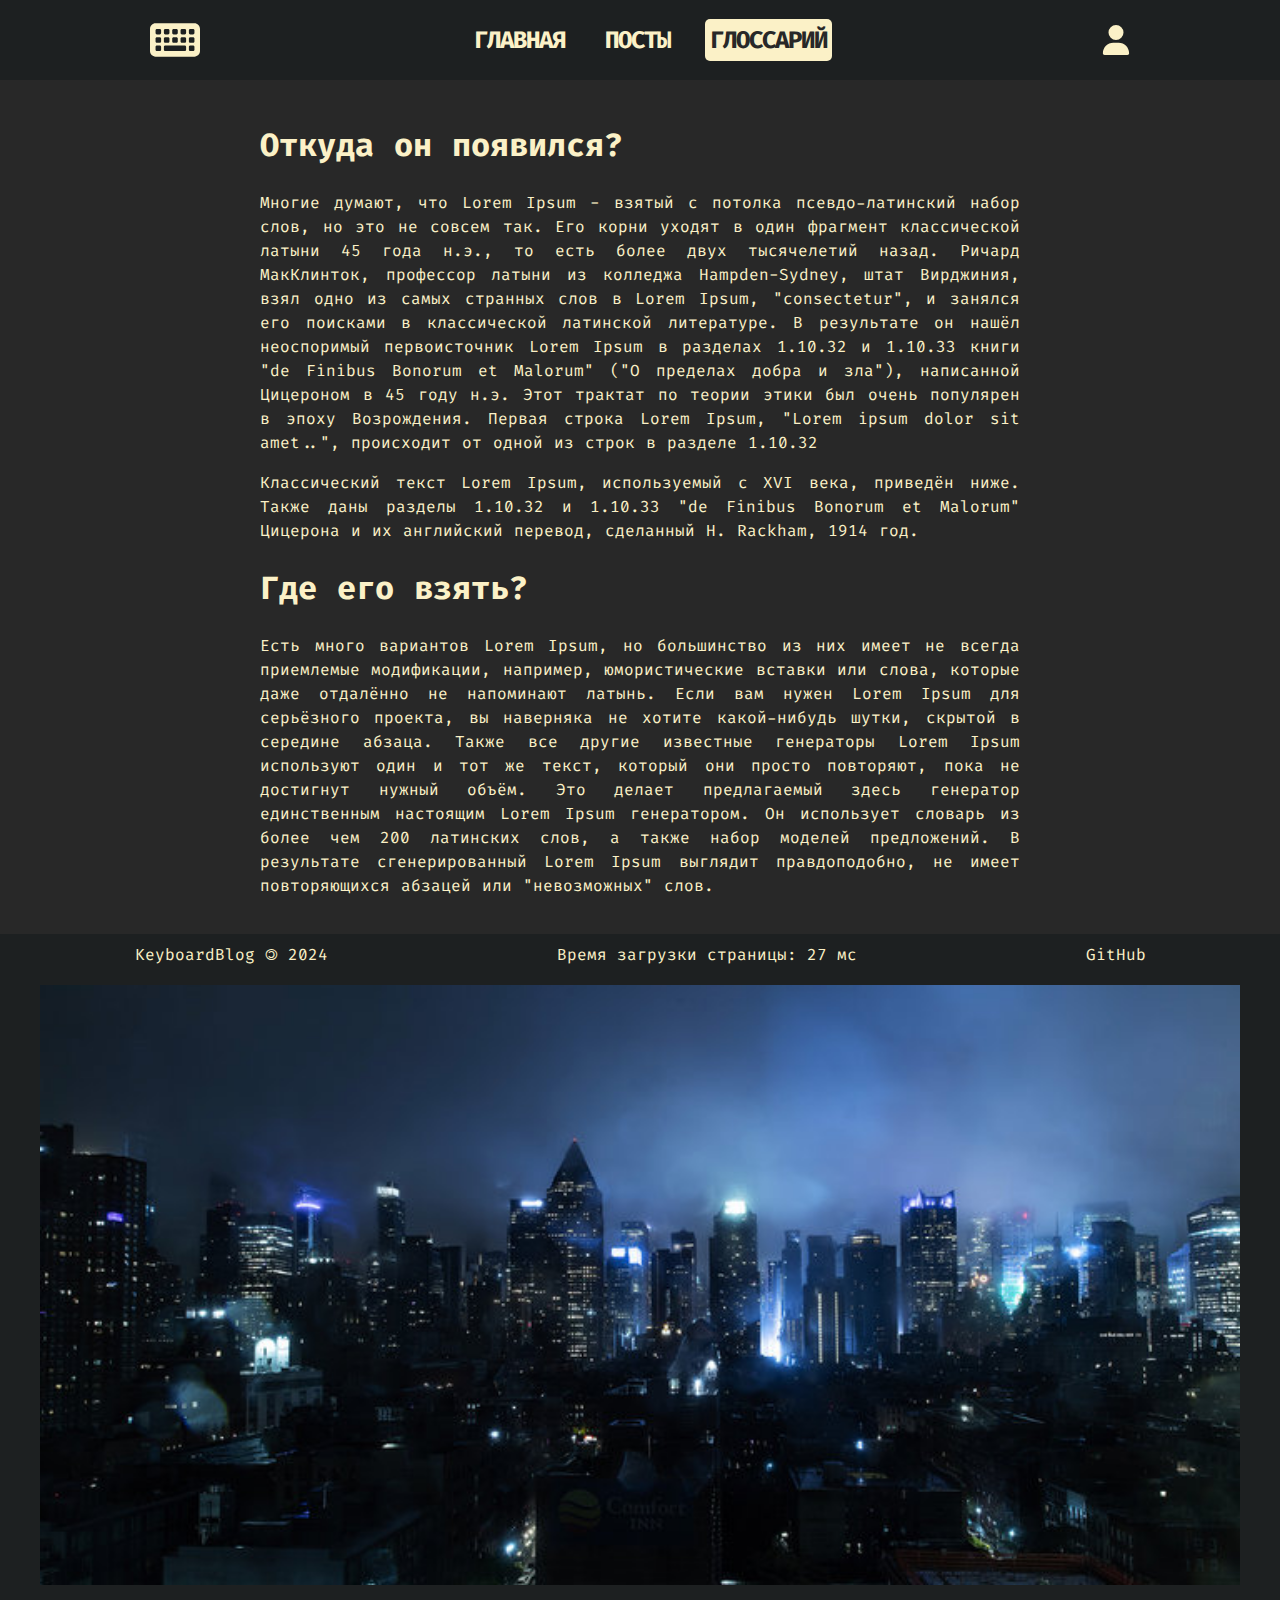
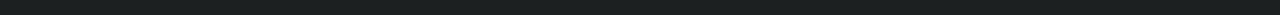
==== glossary.html @ 730241d6 "lab 04 & 05" ====
<!DOCTYPE html>
<html lang="ru">
  <head>
    <meta charset="utf-8">
    <meta name="keywords" content="блог, клавиатура, раскладка клавиатуры">
    <meta name="description" content="Блог про раскладки клавиатур">
    <meta name="viewport" content="width=device-width, initial-scale=1">
    <title>
      Клавиатурный блог
    </title>
    <link rel="stylesheet" href="https://fonts.googleapis.com/css?family=Fira Code">
    <link rel="stylesheet" href="index.css">
    <script src="scripts/index.js"></script>
  </head>
  <body class="body">
    <header class="header body__header">
      <div class="header__logo">
        <svg xmlns="http://www.w3.org/2000/svg" viewBox="0 0 576 512" width="100%" height="100%"><!--!Font Awesome Free 6.6.0 by @fontawesome - https://fontawesome.com License - https://fontawesome.com/license/free Copyright 2024 Fonticons, Inc.--><path fill="#fbf1c7" d="M64 64C28.7 64 0 92.7 0 128L0 384c0 35.3 28.7 64 64 64l448 0c35.3 0 64-28.7 64-64l0-256c0-35.3-28.7-64-64-64L64 64zm16 64l32 0c8.8 0 16 7.2 16 16l0 32c0 8.8-7.2 16-16 16l-32 0c-8.8 0-16-7.2-16-16l0-32c0-8.8 7.2-16 16-16zM64 240c0-8.8 7.2-16 16-16l32 0c8.8 0 16 7.2 16 16l0 32c0 8.8-7.2 16-16 16l-32 0c-8.8 0-16-7.2-16-16l0-32zm16 80l32 0c8.8 0 16 7.2 16 16l0 32c0 8.8-7.2 16-16 16l-32 0c-8.8 0-16-7.2-16-16l0-32c0-8.8 7.2-16 16-16zm80-176c0-8.8 7.2-16 16-16l32 0c8.8 0 16 7.2 16 16l0 32c0 8.8-7.2 16-16 16l-32 0c-8.8 0-16-7.2-16-16l0-32zm16 80l32 0c8.8 0 16 7.2 16 16l0 32c0 8.8-7.2 16-16 16l-32 0c-8.8 0-16-7.2-16-16l0-32c0-8.8 7.2-16 16-16zM160 336c0-8.8 7.2-16 16-16l224 0c8.8 0 16 7.2 16 16l0 32c0 8.8-7.2 16-16 16l-224 0c-8.8 0-16-7.2-16-16l0-32zM272 128l32 0c8.8 0 16 7.2 16 16l0 32c0 8.8-7.2 16-16 16l-32 0c-8.8 0-16-7.2-16-16l0-32c0-8.8 7.2-16 16-16zM256 240c0-8.8 7.2-16 16-16l32 0c8.8 0 16 7.2 16 16l0 32c0 8.8-7.2 16-16 16l-32 0c-8.8 0-16-7.2-16-16l0-32zM368 128l32 0c8.8 0 16 7.2 16 16l0 32c0 8.8-7.2 16-16 16l-32 0c-8.8 0-16-7.2-16-16l0-32c0-8.8 7.2-16 16-16zM352 240c0-8.8 7.2-16 16-16l32 0c8.8 0 16 7.2 16 16l0 32c0 8.8-7.2 16-16 16l-32 0c-8.8 0-16-7.2-16-16l0-32zM464 128l32 0c8.8 0 16 7.2 16 16l0 32c0 8.8-7.2 16-16 16l-32 0c-8.8 0-16-7.2-16-16l0-32c0-8.8 7.2-16 16-16zM448 240c0-8.8 7.2-16 16-16l32 0c8.8 0 16 7.2 16 16l0 32c0 8.8-7.2 16-16 16l-32 0c-8.8 0-16-7.2-16-16l0-32zm16 80l32 0c8.8 0 16 7.2 16 16l0 32c0 8.8-7.2 16-16 16l-32 0c-8.8 0-16-7.2-16-16l0-32c0-8.8 7.2-16 16-16z"/></svg>
      </div>
      <nav class="header__nav">
        <a class="header__nav-item" href="index.html">Главная</a>
        <a class="header__nav-item" href="posts.html">Посты</a>
        <a class="header__nav-item" href="glossary.html">Глоссарий</a>
      </nav>
      <div class="header__account" href="#">
        <svg xmlns="http://www.w3.org/2000/svg" viewBox="0 0 448 512" width="100%" height="100%"><!--!Font Awesome Free 6.6.0 by @fontawesome - https://fontawesome.com License - https://fontawesome.com/license/free Copyright 2024 Fonticons, Inc.--><path fill="#fbf1c7" d="M224 256A128 128 0 1 0 224 0a128 128 0 1 0 0 256zm-45.7 48C79.8 304 0 383.8 0 482.3C0 498.7 13.3 512 29.7 512l388.6 0c16.4 0 29.7-13.3 29.7-29.7C448 383.8 368.2 304 269.7 304l-91.4 0z"/></svg>
      </div>
    </header>

    <main class="main body__main">
      <article class="article main__article">
        <h1>Откуда он появился?</h1>
        <p>
          Многие думают, что Lorem Ipsum - взятый с потолка псевдо-латинский набор
          слов, но это не совсем так. Его корни уходят в один фрагмент классической
          латыни 45 года н.э., то есть более двух тысячелетий назад. Ричард
          МакКлинток, профессор латыни из колледжа Hampden-Sydney, штат Вирджиния,
          взял одно из самых странных слов в Lorem Ipsum, "consectetur", и занялся
          его поисками в классической латинской литературе. В результате он нашёл
          неоспоримый первоисточник Lorem Ipsum в разделах 1.10.32 и 1.10.33 книги
          "de Finibus Bonorum et Malorum" ("О пределах добра и зла"), написанной
          Цицероном в 45 году н.э. Этот трактат по теории этики был очень популярен
          в эпоху Возрождения. Первая строка Lorem Ipsum, "Lorem ipsum dolor sit
          amet..", происходит от одной из строк в разделе 1.10.32
        <p>

        <p>
          Классический текст Lorem Ipsum, используемый с XVI века, приведён ниже.
          Также даны разделы 1.10.32 и 1.10.33 "de Finibus Bonorum et Malorum"
          Цицерона и их английский перевод, сделанный H. Rackham, 1914 год.
        <p>

        <h1>Где его взять?</h1>
        <p>
          Есть много вариантов Lorem Ipsum, но большинство из них имеет не всегда
          приемлемые модификации, например, юмористические вставки или слова,
          которые даже отдалённо не напоминают латынь. Если вам нужен Lorem Ipsum
          для серьёзного проекта, вы наверняка не хотите какой-нибудь шутки,
          скрытой в середине абзаца. Также все другие известные генераторы Lorem
          Ipsum используют один и тот же текст, который они просто повторяют, пока
          не достигнут нужный объём. Это делает предлагаемый здесь генератор
          единственным настоящим Lorem Ipsum генератором. Он использует словарь из
          более чем 200 латинских слов, а также набор моделей предложений. В
          результате сгенерированный Lorem Ipsum выглядит правдоподобно, не имеет
          повторяющихся абзацей или "невозможных" слов.    
        </p>
      </article>
    </main>

    <footer class="footer body__footer">
      <div class="footer__links">
        <div class="footer__copyright">
          KeyboardBlog &#127279; 2024 
        </div>
        <div class="footer__timing" id="timing"></div>
        <a class="footer__github-link" href="https://github.com/3450a42e848dac51d24b44dc8cfb360b/web">GitHub</a>
      </div>
      <img class="footer__image" src="images/footer.jpg" alt="Footer image">
    </footer>
  </body>
</html>
---- index.css ----
.body {
  position: absolute;
  width: 100%;
  margin: 0;
  padding: 0;
  font-family: "Fira code", monospace;
  background-color: #282828;
  display: flex;
  flex-direction: column;
  align-items: center;
}

.body__header {
  box-sizing: border-box;
  padding: 15px;
  width: 100%;
}

.header {
  background-color: #1d2021;
  display: flex;
  flex-direction: row;
  justify-content: space-around;
  align-items: center;
}

.header__logo {
  width: 50px;
  height: 50px;
}

.header__nav {
  display: flex;
  flex-direction: row;
  gap: 30px;
}

.header__nav-item {
  text-transform: uppercase;
  letter-spacing: -1px;
  text-decoration: none;
  font-size: 24px;
  font-weight: bold;
  color: #fbf1c7;
  padding: 5px;
}

.header__nav-item:hover {
  color: #458588;
}

.header__nav-item_active {
  background-color: #fbf1c7;
  border-radius: 5px;
  color: #282828;
}

.header__account {
  width: 30px;
  height: 30px;
}

.main {
  display: flex;
  flex-direction: column;
  align-items: center;
}

.body__main {
  padding: 20px;
  width: 800px;
  box-sizing: border-box;
}

@media (max-width: 840px) {
  .body__main {
    width: 100%;
  }
}

.main__table-of-contents {
  width: 400px;
  padding: 20px;
  box-sizing: border-box;
}

@media (max-width: 600px) {
  .main__table-of-contents {
    width: 100%;
  }
}

.table-of-contents {
  background-color: #1d2021;
  border: 2px solid #fabd2f;
  color: #fbf1c7;
  border-radius: 6px;
}

.main__post-list {
  width: 400px;
  padding: 20px;
  box-sizing: border-box;
}

@media (max-width: 600px) {
  .main__post-list {
    width: 100%;
  }
}

.post-list {
  background-color: #1d2021;
  border: 2px solid #fabd2f;
  color: #fbf1c7;
  border-radius: 6px;
  list-style: disc;
  display: flex;
  flex-direction: column;
  align-items: center;
  gap: 20px;
}

.post-list__link {
  color: #fbf1c7;
  font-size: 24px;
}

.main__article {
  width: 100%;
}

.article {
  color: #fbf1c7;
  text-align: justify;
  line-height: 1.5;
  word-spacing: 1px;
}

.article__img {
  box-sizing: border-box;
  box-shadow: 4px 4px 8px #fbf1c7;
  width: 100%;
  margin-bottom: 10px;
}

.article__preformatted {
  font-family: "Fira code", monospace;
  background-color: #1d2021;
  color: #b8bb26;
  padding: 10px;
  border-radius: 8px;
}

.article__code {
  text-wrap: wrap;
}

.article__table {
  width: 100%;
  background-color: #1d2021;
  box-sizing: border-box;
  display: grid;
  grid-template-columns: auto auto auto auto auto auto auto;
  overflow-x: auto;

  thead, tbody, tr {
    display: contents;
  }

  th, td {
    padding: 10px;
  }

  th {
    background-color: #504945;
  }

  tr:nth-child(even) td {
    background: #282828;
  }
  
  tr:nth-child(odd) td {
    background: #3c3836;
  }  
}

.main__comments {
  width: 400px;
  box-sizing: border-box;
}

@media (max-width: 600px) {
  .main__comments {
    width: 100%;
  }
}

.comments {
  color: #fbf1c7;
  display: flex;
  flex-direction: column;
  gap: 20px;
  align-self: start;
}

.comment-form {
  border-radius: 6px;
  border: 2px solid #fbf1c7;
  display: flex;
  flex-direction: column;
  padding: 10px;
  gap: 10px;
}

.comment-form__row {
  display: flex;
  flex-direction: row;
  justify-content: space-between;
}

.comment-form__label {

}

.comment-form__input {
  padding: 6px;
  color: #fbf1c7;
  background-color: #1d2021;
  border: 1px solid #fbf1c7;
  border-radius: 7px;
}

.comment-form__textarea {
  padding: 6px;
  color: #fbf1c7;
  background-color: #1d2021;
  border: 1px solid #fbf1c7;
  border-radius: 7px;
  min-height: 100px;
}

.comment-form__submit {
  padding: 10px;
  color: #fbf1c7;
  background-color: #1d2021;
  /* border: 2px solid #98971a; */
  border-radius: 7px;
}

.comments-list {
  display: flex;
  flex-direction: column;
  gap: 20px;
}

.comment {
  border: 1px solid #fbf1c7;
  border-radius: 15px;
  padding: 12px;
}

.comment__author {}

.comment__text {}

.body__footer {
  box-sizing: border-box;
  padding: 10px 20px;
  width: 100%;
}

.footer {
  background-color: #1d2021;
  display: flex;
  flex-direction: column;
  align-items: center;
}

.footer__links {
  display: flex;
  width: 100%;
  flex-direction: row;
  justify-content: space-around;
  align-items: center;
}

.footer__copyright {
  color: #fbf1c7;
}

.footer__timing {
  color: #fbf1c7;
}

.footer__github-link {
  color: #fbf1c7;
  text-decoration: none;
}

.footer__image {
  padding: 20px;
  box-sizing: border-box;
  width: 100%;
}

@media (max-width: 800px) {
  .footer__image {
    display: none;
  }
}
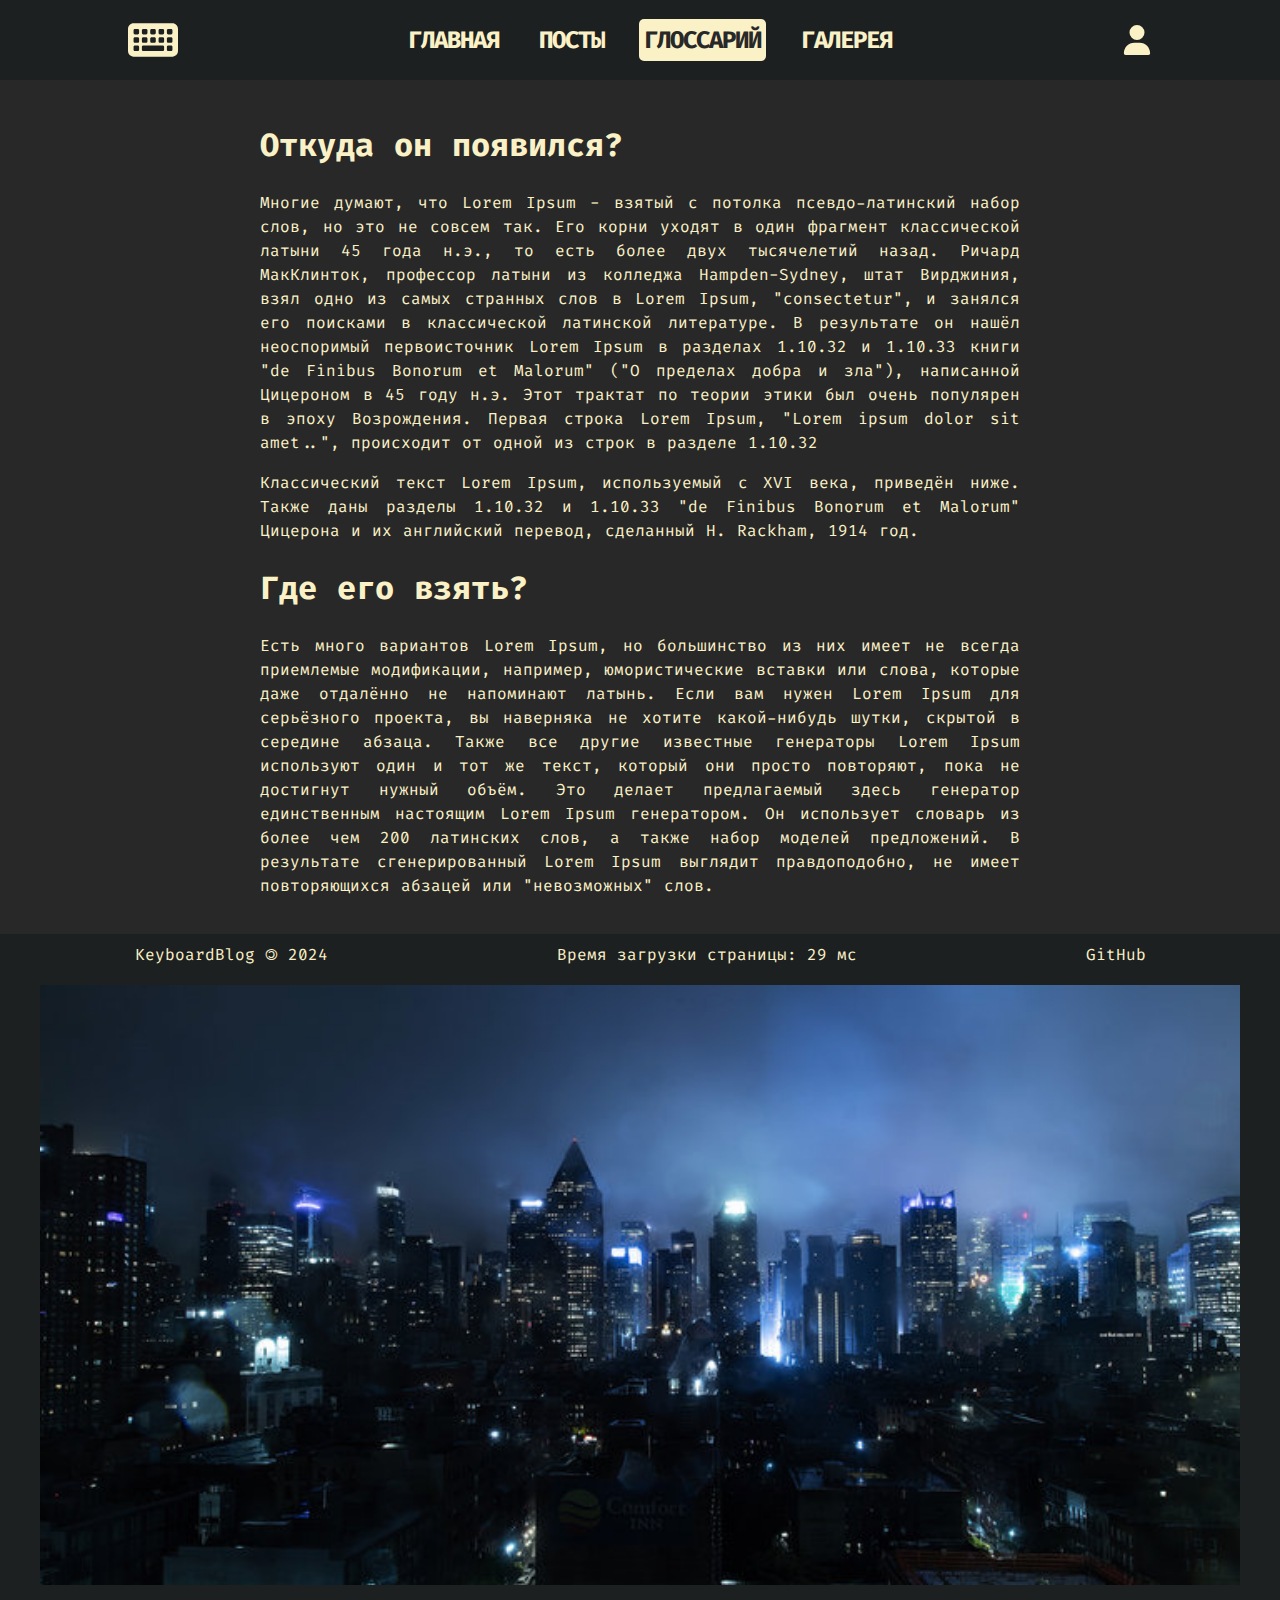
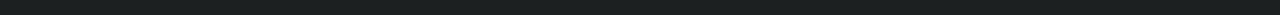
==== commit cfcec67e: "lab 06 & 07" ====
--- a/glossary.html
+++ b/glossary.html
@@ -21,6 +21,7 @@
         <a class="header__nav-item" href="index.html">Главная</a>
         <a class="header__nav-item" href="posts.html">Посты</a>
         <a class="header__nav-item" href="glossary.html">Глоссарий</a>
+        <a class="header__nav-item" href="gallery.html">Галерея</a>
       </nav>
       <div class="header__account" href="#">
         <svg xmlns="http://www.w3.org/2000/svg" viewBox="0 0 448 512" width="100%" height="100%"><!--!Font Awesome Free 6.6.0 by @fontawesome - https://fontawesome.com License - https://fontawesome.com/license/free Copyright 2024 Fonticons, Inc.--><path fill="#fbf1c7" d="M224 256A128 128 0 1 0 224 0a128 128 0 1 0 0 256zm-45.7 48C79.8 304 0 383.8 0 482.3C0 498.7 13.3 512 29.7 512l388.6 0c16.4 0 29.7-13.3 29.7-29.7C448 383.8 368.2 304 269.7 304l-91.4 0z"/></svg>
--- a/index.css
+++ b/index.css
@@ -219,10 +219,6 @@
   justify-content: space-between;
 }
 
-.comment-form__label {
-
-}
-
 .comment-form__input {
   padding: 6px;
   color: #fbf1c7;
@@ -244,7 +240,6 @@
   padding: 10px;
   color: #fbf1c7;
   background-color: #1d2021;
-  /* border: 2px solid #98971a; */
   border-radius: 7px;
 }
 
@@ -252,6 +247,51 @@
   display: flex;
   flex-direction: column;
   gap: 20px;
+}
+
+.comments-list_hidden {
+  display: none;
+}
+
+.comments-preloader { 
+  display: flex;
+  justify-content: center;
+  align-items: center;
+}
+
+.comments-preloader__inner {
+  width: 120px;
+  height: 120px;
+  animation: spin 1s linear infinite;
+}
+
+@keyframes spin {
+  0% { transform: rotate(0deg); }
+  100% { transform: rotate(360deg); }
+}
+
+.comments-preloader_hidden {
+  display: none;
+} 
+
+.comments-error {
+  display: flex;
+  flex-direction: row;
+  align-items: center;
+  padding-bottom: 20px;
+}
+
+.comments-error__icon {
+  width: 80px;
+  height: 80px;
+}
+
+.comments-error__text {
+  padding-left: 20px;
+}
+
+.comments-error_hidden {
+  display: none;
 }
 
 .comment {
@@ -260,10 +300,6 @@
   padding: 12px;
 }
 
-.comment__author {}
-
-.comment__text {}
-
 .body__footer {
   box-sizing: border-box;
   padding: 10px 20px;
@@ -310,3 +346,18 @@
   }
 }
 
+.splide {
+  box-sizing: border-box;
+}
+
+.splide__slide {
+  display: flex;
+  align-items: center;
+  justify-content: center;
+}
+
+.splide__image {
+  /* width: 100%; */
+  height: 500px;
+  width: auto;
+}
